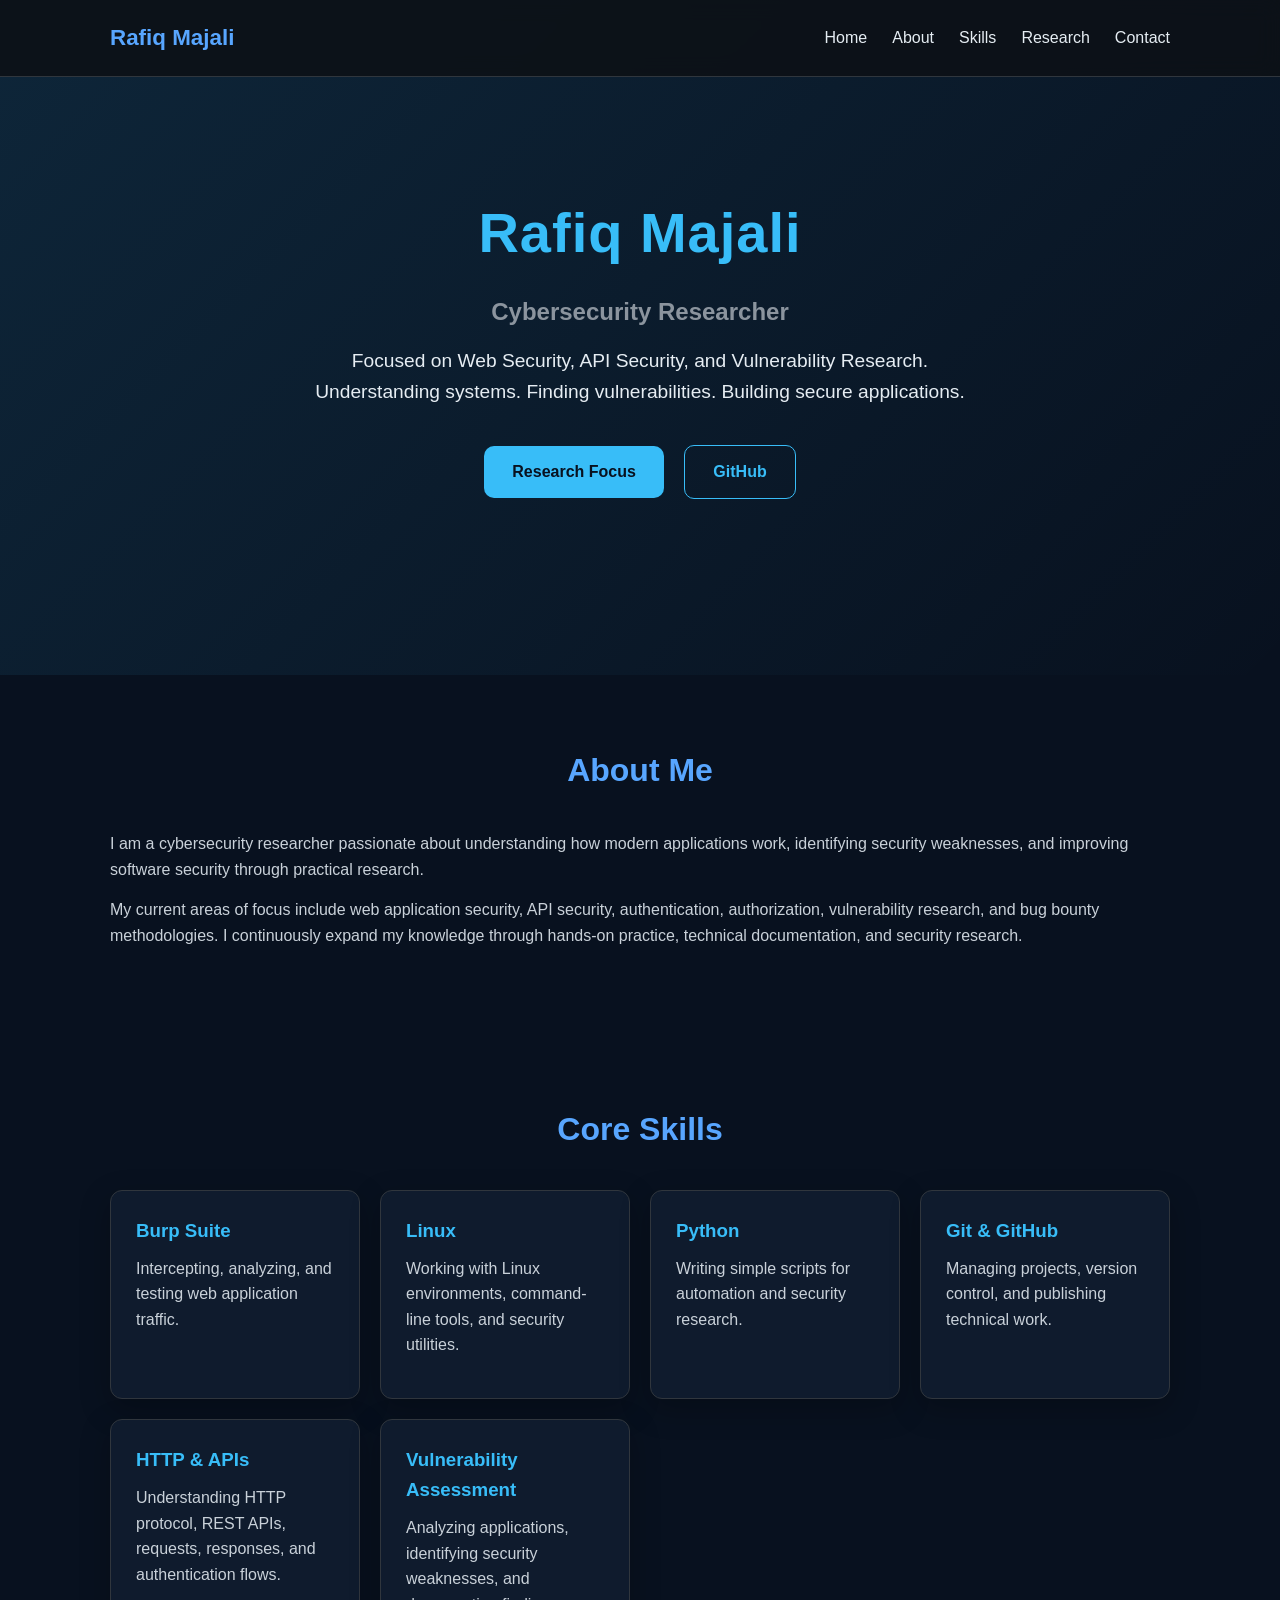
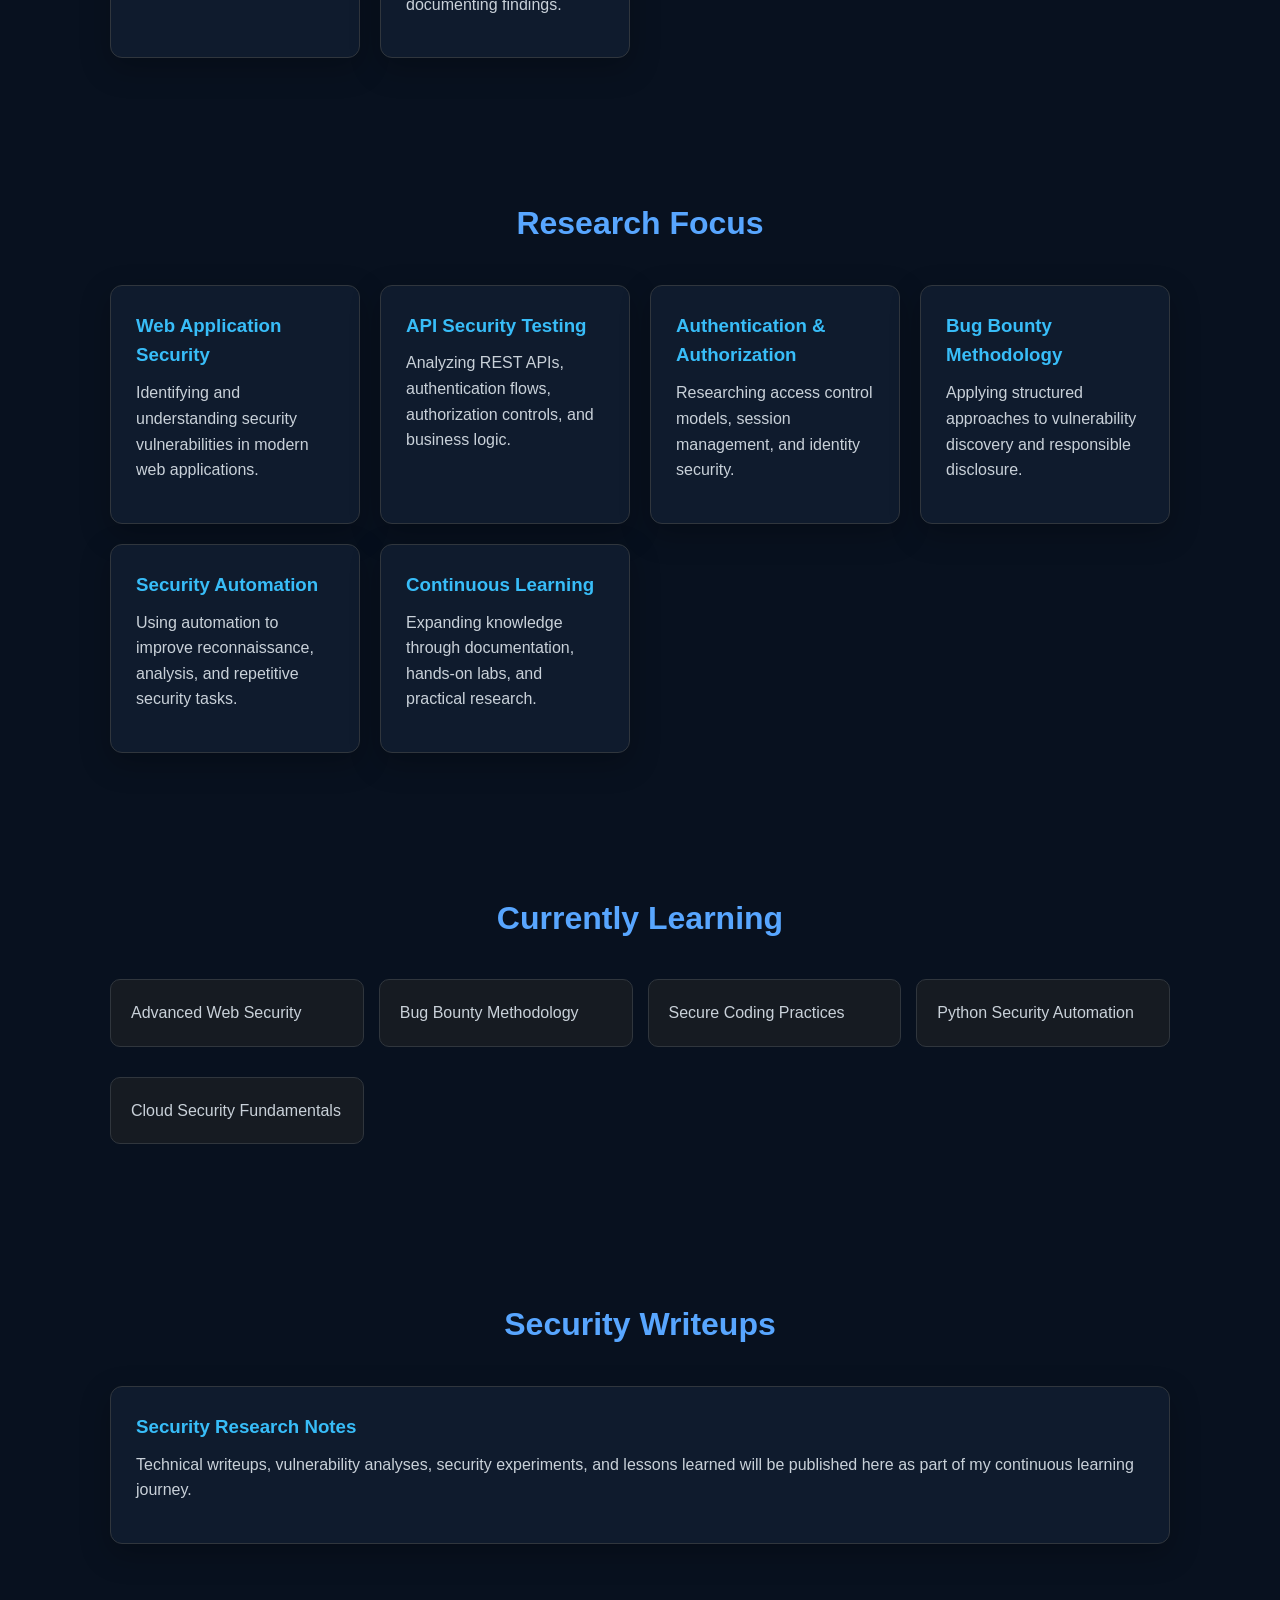
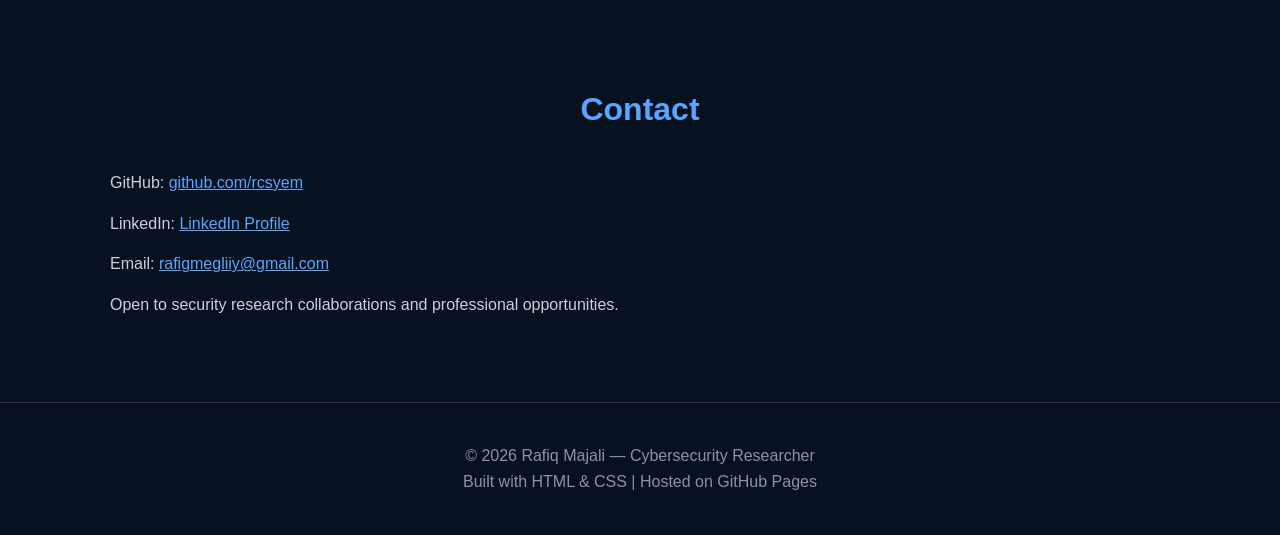
==== index.html @ dc2807b3 "Add website favicon and branding" ====
<!DOCTYPE html>
<html lang="en">

<head>

<meta charset="UTF-8">

<meta name="viewport" content="width=device-width, initial-scale=1.0">

<title>Rafiq Majali | Cybersecurity Researcher</title>

<meta name="description" content="Rafiq Majali - Cybersecurity Researcher specializing in Web Security, API Security, Bug Bounty and Vulnerability Research.">

<link rel="stylesheet" href="css/style.css">

<link rel="icon" type="image/png" href="images/favicon.png">

</head>


<body>


<header class="header">

<nav class="navbar">

<div class="logo">
Rafiq Majali
</div>


<ul class="nav-links">

<li><a href="#home">Home</a></li>

<li><a href="#about">About</a></li>

<li><a href="#skills">Skills</a></li>

<li><a href="#research">Research</a></li>

<li><a href="#contact">Contact</a></li>

</ul>


</nav>

</header>



<main>



<section id="home" class="hero">


<div class="hero-content">


<h1>
Rafiq Majali
</h1>


<h2>
Cybersecurity Researcher
</h2>


<p>
Focused on Web Security, API Security, and Vulnerability Research.
</p>

<p class="hero-text">
Understanding systems. Finding vulnerabilities. Building secure applications.
</p>

<div class="hero-buttons">


<a href="#research" class="btn">
Research Focus
</a>


<a href="https://github.com/rcsyem" class="btn secondary">
GitHub
</a>


</div>


</div>


</section>
<section id="about" class="section">

<h2>About Me</h2>

<p>
I am a cybersecurity researcher passionate about understanding how modern
applications work, identifying security weaknesses, and improving software
security through practical research.
</p>

<p>
My current areas of focus include web application security, API security,
 authentication, authorization, vulnerability research, and bug bounty
methodologies. I continuously expand my knowledge through hands-on practice,
technical documentation, and security research.
</p>

</section>


<section id="skills" class="section">

<h2>Core Skills</h2>

<div class="cards">

<div class="card">
<h3>Burp Suite</h3>
<p>Intercepting, analyzing, and testing web application traffic.</p>
</div>

<div class="card">
<h3>Linux</h3>
<p>Working with Linux environments, command-line tools, and security utilities.</p>
</div>

<div class="card">
<h3>Python</h3>
<p>Writing simple scripts for automation and security research.</p>
</div>

<div class="card">
<h3>Git & GitHub</h3>
<p>Managing projects, version control, and publishing technical work.</p>
</div>

<div class="card">
<h3>HTTP & APIs</h3>
<p>Understanding HTTP protocol, REST APIs, requests, responses, and authentication flows.</p>
</div>

<div class="card">
<h3>Vulnerability Assessment</h3>
<p>Analyzing applications, identifying security weaknesses, and documenting findings.</p>
</div>

</div>

</section>



<section id="research" class="section">

<h2>Research Focus</h2>

<div class="cards">

<div class="card">
<h3>Web Application Security</h3>
<p>Identifying and understanding security vulnerabilities in modern web applications.</p>
</div>

<div class="card">
<h3>API Security Testing</h3>
<p>Analyzing REST APIs, authentication flows, authorization controls, and business logic.</p>
</div>

<div class="card">
<h3>Authentication & Authorization</h3>
<p>Researching access control models, session management, and identity security.</p>
</div>

<div class="card">
<h3>Bug Bounty Methodology</h3>
<p>Applying structured approaches to vulnerability discovery and responsible disclosure.</p>
</div>

<div class="card">
<h3>Security Automation</h3>
<p>Using automation to improve reconnaissance, analysis, and repetitive security tasks.</p>
</div>

<div class="card">
<h3>Continuous Learning</h3>
<p>Expanding knowledge through documentation, hands-on labs, and practical research.</p>
</div>

</div>

</section>



<section class="section">


<h2>Currently Learning</h2>


<div class="learning">


<p>
Advanced Web Security
</p>


<p>
Bug Bounty Methodology
</p>


<p>
Secure Coding Practices
</p>


<p>
Python Security Automation
</p>


<p>
Cloud Security Fundamentals
</p>


</div>


</section>


<section class="section">

<h2>Security Writeups</h2>

<div class="card">

<h3>Security Research Notes</h3>

<p>
Technical writeups, vulnerability analyses, security experiments, and lessons learned will be published here as part of my continuous learning journey.
</p>

</div>

</section>


<section id="contact" class="section">

<h2>Contact</h2>

<p>
GitHub:
<a href="https://github.com/rcsyem" target="_blank">
github.com/rcsyem
</a>
</p>

<p>
LinkedIn:
<a href="https://www.linkedin.com/in/رفيق-مجلي/" target="_blank">
LinkedIn Profile
</a>
</p>

<p>
Email:
<a href="mailto:rafigmegliiy@gmail.com">
rafigmegliiy@gmail.com
</a>
</p>

<p>
Open to security research collaborations and professional opportunities.
</p>

</section>



</main>




<footer class="footer">

<p>
© 2026 Rafiq Majali — Cybersecurity Researcher
</p>

<p>
Built with HTML & CSS | Hosted on GitHub Pages
</p>

</footer>



</body>

</html>
---- css/style.css ----
/* 
   Rafiq Majali Portfolio
   Cybersecurity Researcher Theme
*/


* {
    margin: 0;
    padding: 0;
    box-sizing: border-box;
}


html {
    scroll-behavior: smooth;
}


body {

    font-family: Arial, Helvetica, sans-serif;

    background: #08111f;

    color: #e6edf3;

    line-height: 1.6;

}



/* Navigation */


.header {

    position: fixed;

    top: 0;

    width: 100%;

    background: rgba(13,17,23,0.9);

    backdrop-filter: blur(10px);

    border-bottom: 1px solid #30363d;

    z-index: 1000;

}



.navbar {

    max-width: 1100px;

    margin: auto;

    padding: 20px;

    display: flex;

    justify-content: space-between;

    align-items: center;

}



.logo {

    font-size: 1.4rem;

    font-weight: bold;

    color: #58a6ff;

}



.nav-links {

    display: flex;

    list-style: none;

    gap: 25px;

}



.nav-links a {

    color: #e6edf3;

    text-decoration: none;

    transition: 0.3s;

}



.nav-links a:hover {

    color: #58a6ff;

}




/* Hero Section */


.hero {

    min-height: 75vh;

    display: flex;

    justify-content: center;

    align-items: center;

    text-align: center;

    padding: 80px 20px 60px;


background:
linear-gradient(
135deg,
rgba(56,189,248,0.12),
transparent
);
}




.hero h1 {

    font-size: 3.5rem;

    color: #38bdf8;

    letter-spacing: 1px;

}



.hero h2 {

    margin: 15px 0;

    color: #8b949e;

}



.hero p {

    font-size: 1.2rem;

    max-width: 700px;

}



.hero-buttons {

    margin-top: 30px;

}



.btn {

    display: inline-block;

    padding: 13px 28px;

    margin: 8px;

    background: #38bdf8;

    color: #08111f;

    text-decoration: none;

    border-radius: 10px;

    font-weight: bold;

    transition: 0.3s;

}


.btn:hover {

    transform: translateY(-4px);

    box-shadow: 0 10px 25px rgba(56,189,248,0.25);

}



.btn.secondary {

    background: transparent;

    color: #38bdf8;

    border: 1px solid #38bdf8;

}

/* Sections */


.section {

    max-width: 1100px;

    margin: auto;

    padding: 70px 20px;

}



.section h2 {

    text-align: center;

    color: #58a6ff;

    font-size: 2rem;

    margin-bottom: 35px;

}



.section p {

    color: #c9d1d9;

    margin-bottom: 15px;

}




/* Cards */


.cards {

    display: grid;

    grid-template-columns: repeat(auto-fit, minmax(250px, 1fr));

    gap: 20px;

}



.card {

    background: #0f1b2d;

    padding: 25px;

    border-radius: 12px;

    border: 1px solid #30363d;

    transition: 0.3s;

box-shadow: 0 10px 30px rgba(0,0,0,0.25);

}



.card:hover {

    transform: translateY(-8px);

    border-color: #38bdf8;

    box-shadow: 0 15px 35px rgba(56,189,248,0.15);

}



.card h3 {

    color: #38bdf8;

    margin-bottom: 10px;

}




/* Project */


.project-card {

    background: #161b22;

    padding: 30px;

    border-radius: 12px;

    border: 1px solid #30363d;

}



.project-card h3 {

    color: #58a6ff;

    margin-bottom: 15px;

}



.tech {

    color: #8b949e;

    margin-top: 20px;

}




/* Lists */


.research-list {

    max-width: 600px;

    margin: auto;

    list-style: none;

}



.research-list li {

    background: #161b22;

    margin: 12px 0;

    padding: 15px;

    border-radius: 8px;

    border: 1px solid #30363d;

}




.learning {

    display: grid;

    grid-template-columns: repeat(auto-fit, minmax(220px,1fr));

    gap: 15px;

}



.learning p {

    background: #161b22;

    padding: 20px;

    border-radius: 10px;

    border: 1px solid #30363d;

}




/* Contact */


#contact a {

    color: #58a6ff;

}




/* Footer */


.footer {

    text-align: center;

    padding: 40px 20px;

    border-top: 1px solid #30363d;

    color: #8b949e;

}




/* Mobile Design */


@media (max-width: 768px) {


    .navbar {

        flex-direction: column;

        gap: 15px;

    }


    .nav-links {

        gap: 12px;

        flex-wrap: wrap;

        justify-content: center;

    }


    .hero h1 {

        font-size: 2.5rem;

    }


    .hero p {

        font-size: 1rem;

    }


}
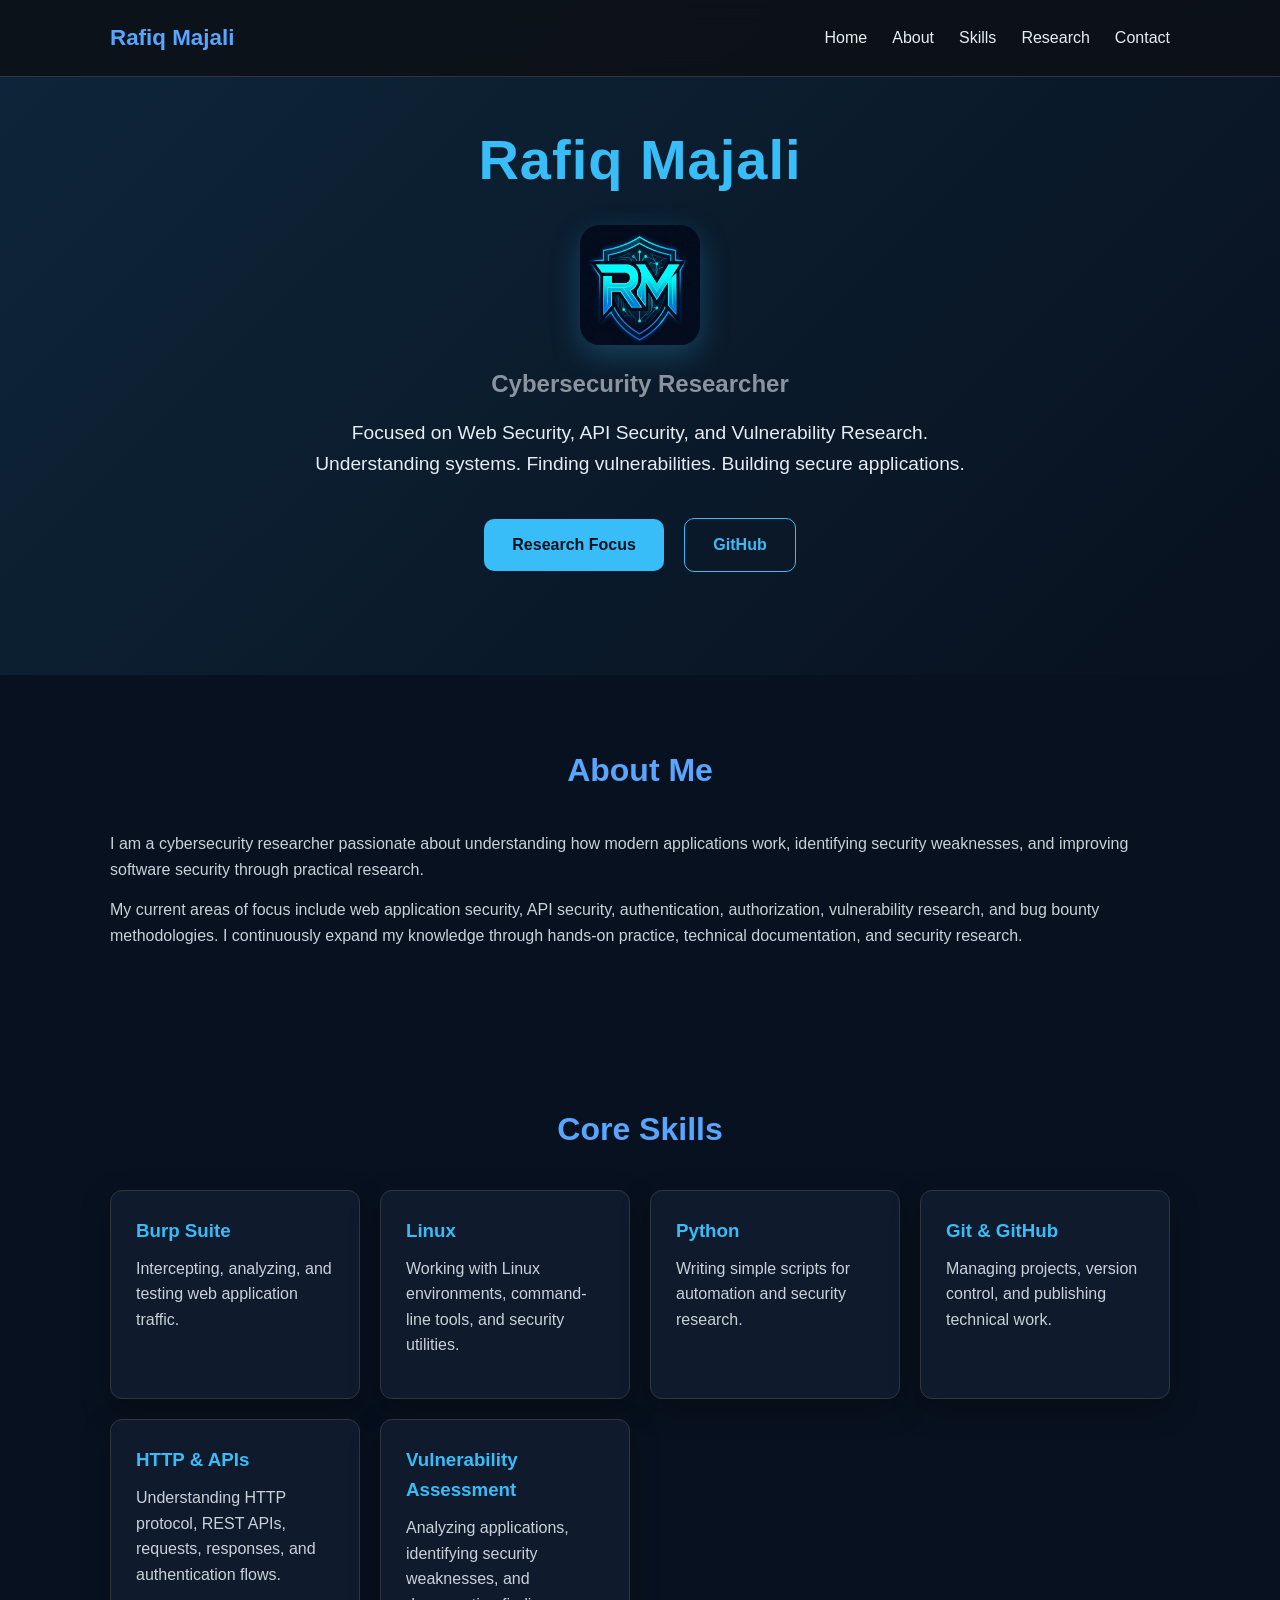
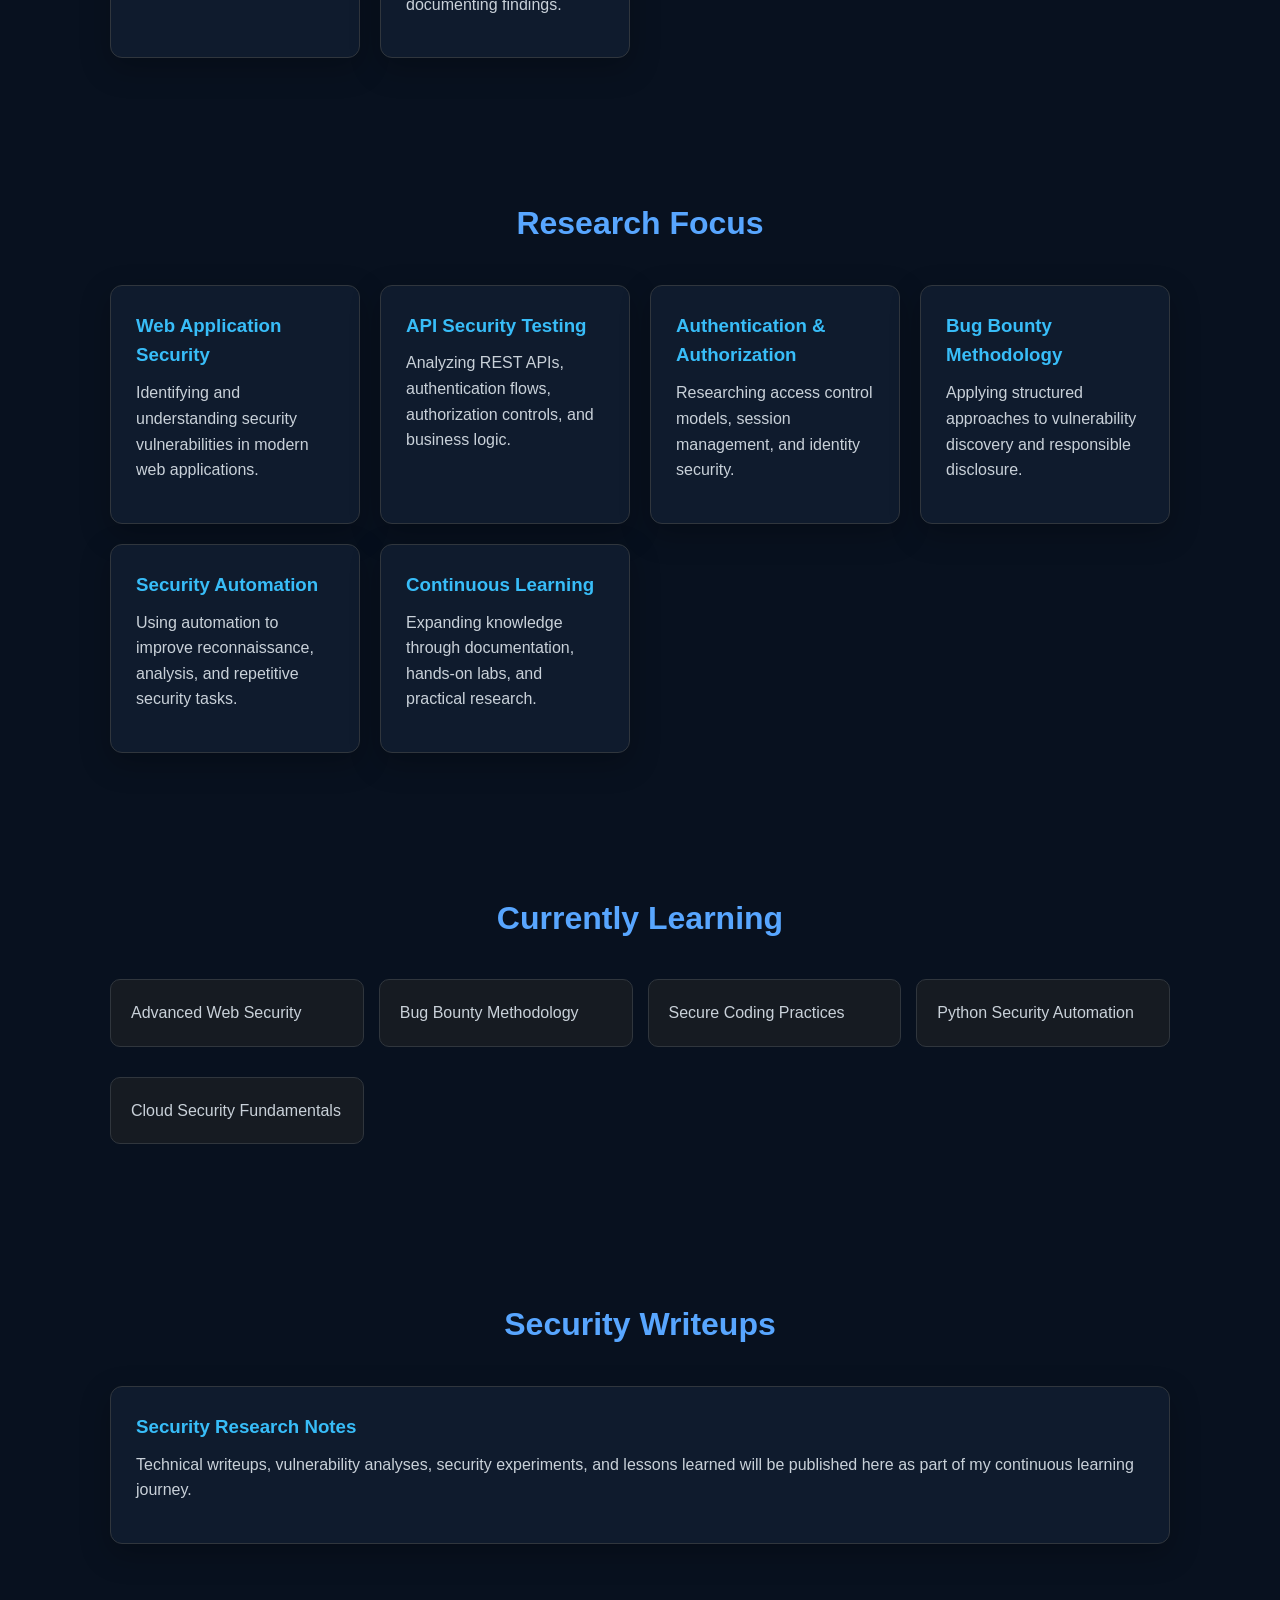
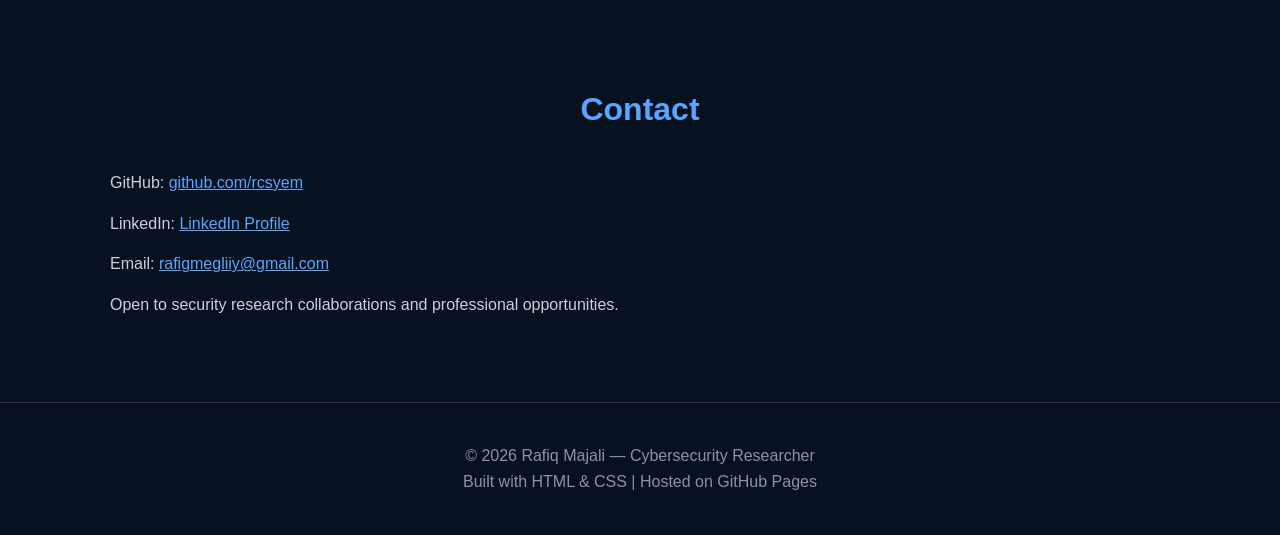
==== commit 972e0b2a: "Add RM Cybersecurity logo to hero section" ====
--- a/index.html
+++ b/index.html
@@ -11,9 +11,28 @@
 
 <meta name="description" content="Rafiq Majali - Cybersecurity Researcher specializing in Web Security, API Security, Bug Bounty and Vulnerability Research.">
 
+<meta property="og:title" content="Rafiq Majali | Cybersecurity Researcher">
+
+<meta property="og:description" content="Cybersecurity researcher focused on Web Security, API Security, Bug Bounty, and Vulnerability Research.">
+
+<meta property="og:image" content="https://rcsyem.github.io/images/favicon.png">
+
+<meta property="og:url" content="https://rcsyem.github.io/">
+
+<meta property="og:type" content="website">
+
+<meta name="twitter:card" content="summary_large_image">
+
+<meta name="twitter:title" content="Rafiq Majali | Cybersecurity Researcher">
+
+<meta name="twitter:description" content="Cybersecurity researcher focused on Web Security, API Security, Bug Bounty, and Vulnerability Research.">
+
+<meta name="twitter:image" content="https://rcsyem.github.io/images/favicon.png">
+
 <link rel="stylesheet" href="css/style.css">
 
-<link rel="icon" type="image/png" href="images/favicon.png">
+<link rel="icon" type="image/png" sizes="512x512" href="/images/favicon.png?v=2">
+<link rel="shortcut icon" href="/images/favicon.png?v=2">
 
 </head>
 
@@ -64,6 +83,7 @@
 <h1>
 Rafiq Majali
 </h1>
+<img src="images/favicon.png" alt="RM Cybersecurity Logo" class="profile-logo">
 
 
 <h2>
@@ -85,7 +105,6 @@
 <a href="#research" class="btn">
 Research Focus
 </a>
-
 
 <a href="https://github.com/rcsyem" class="btn secondary">
 GitHub
--- a/css/style.css
+++ b/css/style.css
@@ -492,3 +492,12 @@
 
 
 }
+
+.profile-logo {
+    width: 120px;
+    height: 120px;
+    border-radius: 20px;
+    margin: 20px auto;
+    display: block;
+    box-shadow: 0 10px 30px rgba(56,189,248,0.25);
+}
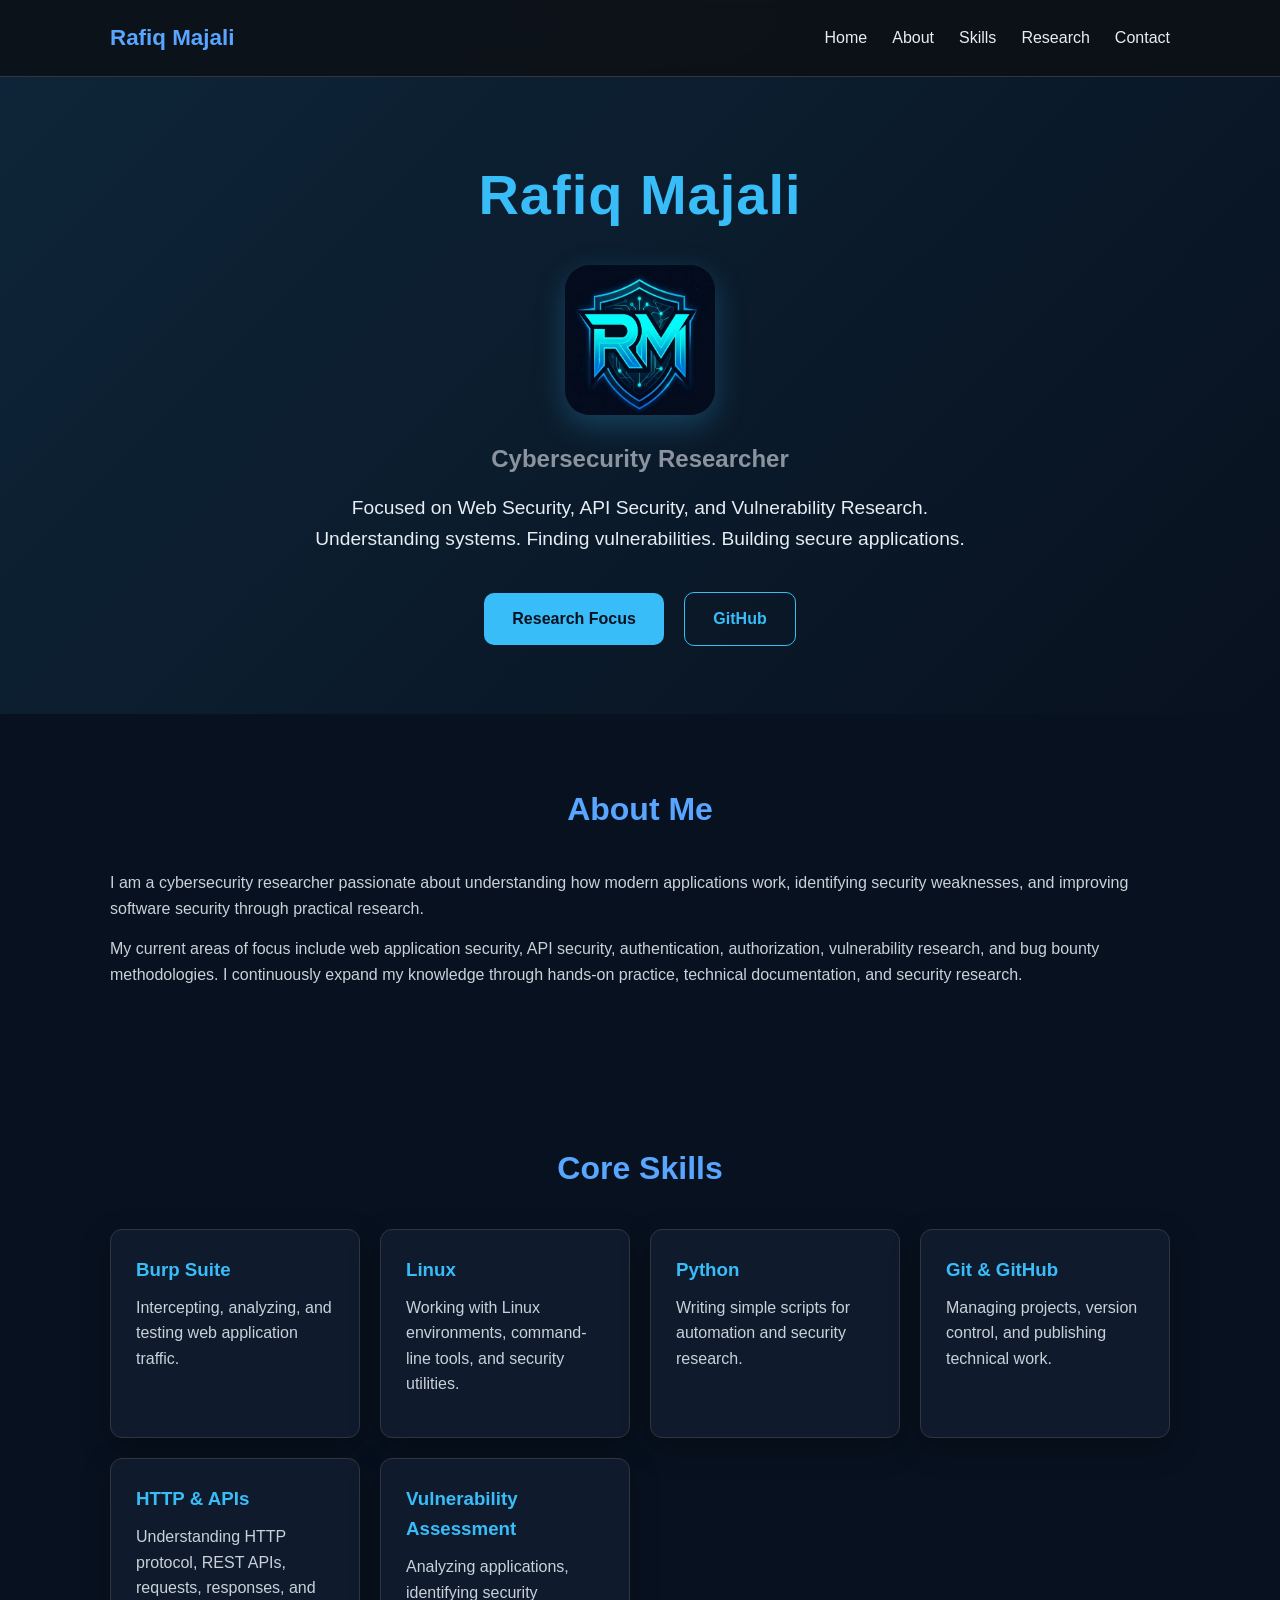
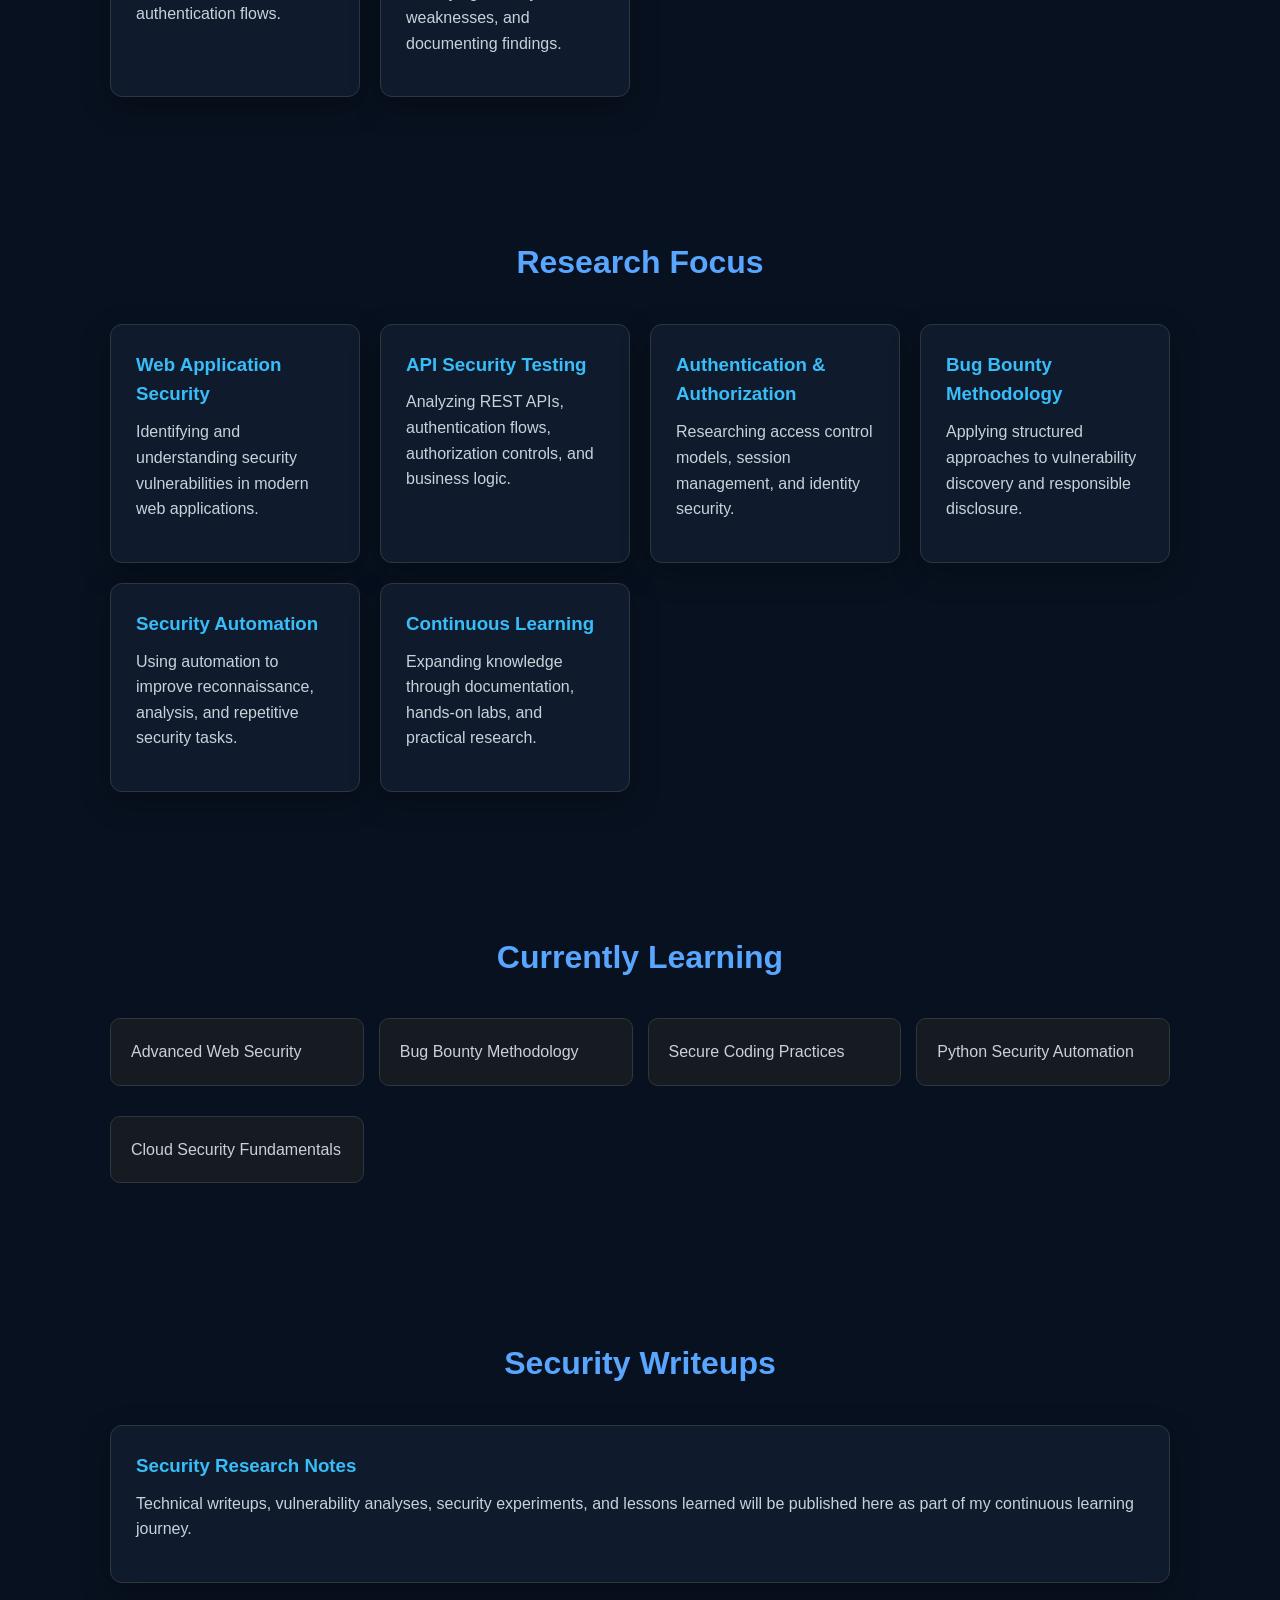
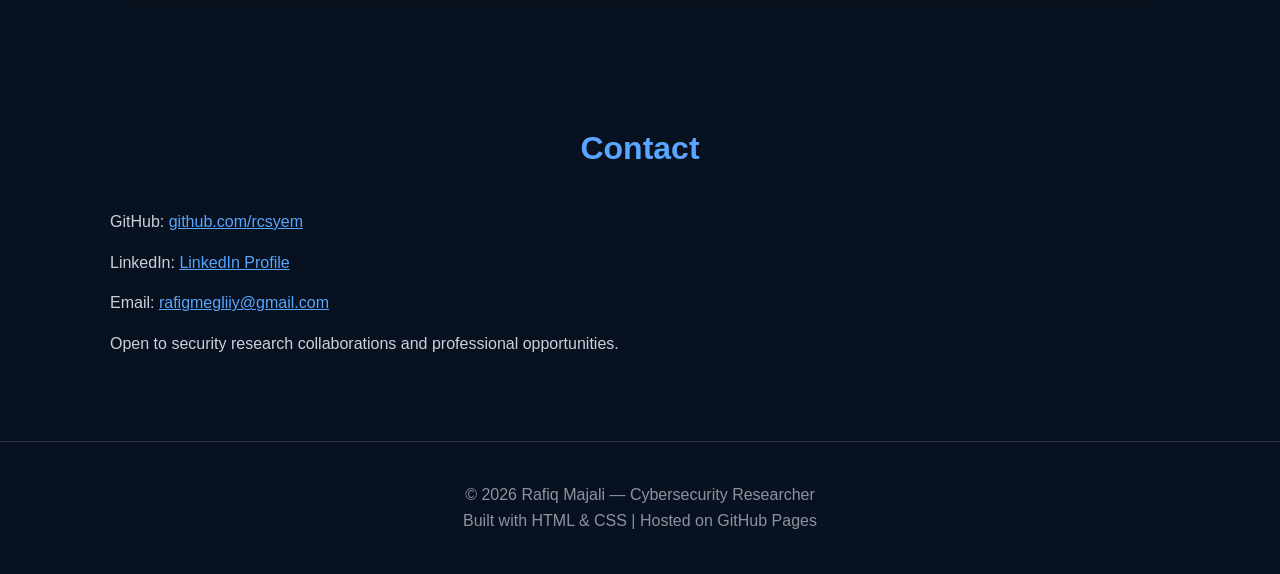
==== commit d8c5b359: "Add Google Search Console verification" ====
--- a/index.html
+++ b/index.html
@@ -10,6 +10,8 @@
 <title>Rafiq Majali | Cybersecurity Researcher</title>
 
 <meta name="description" content="Rafiq Majali - Cybersecurity Researcher specializing in Web Security, API Security, Bug Bounty and Vulnerability Research.">
+
+<meta name="google-site-verification" content="4hOEvnUfyLaXPz186-ia7sIDZPcyyMNmUX93Q4pIKIE" />
 
 <meta property="og:title" content="Rafiq Majali | Cybersecurity Researcher">
 
--- a/css/style.css
+++ b/css/style.css
@@ -123,6 +123,7 @@
 
     min-height: 75vh;
 
+
     display: flex;
 
     justify-content: center;
@@ -131,7 +132,7 @@
 
     text-align: center;
 
-    padding: 80px 20px 60px;
+    padding: 150px 20px 60px;
 
 
 background:
@@ -490,14 +491,23 @@
 
     }
 
-
-}
+}
+
 
 .profile-logo {
-    width: 120px;
-    height: 120px;
-    border-radius: 20px;
-    margin: 20px auto;
+    width: 150px;
+    height: 150px;
+    border-radius: 25px;
+    margin: 25px auto;
     display: block;
     box-shadow: 0 10px 30px rgba(56,189,248,0.25);
 }
+
+@media (max-width: 768px) {
+
+    .profile-logo {
+        width: 100px;
+        height: 100px;
+    }
+
+}
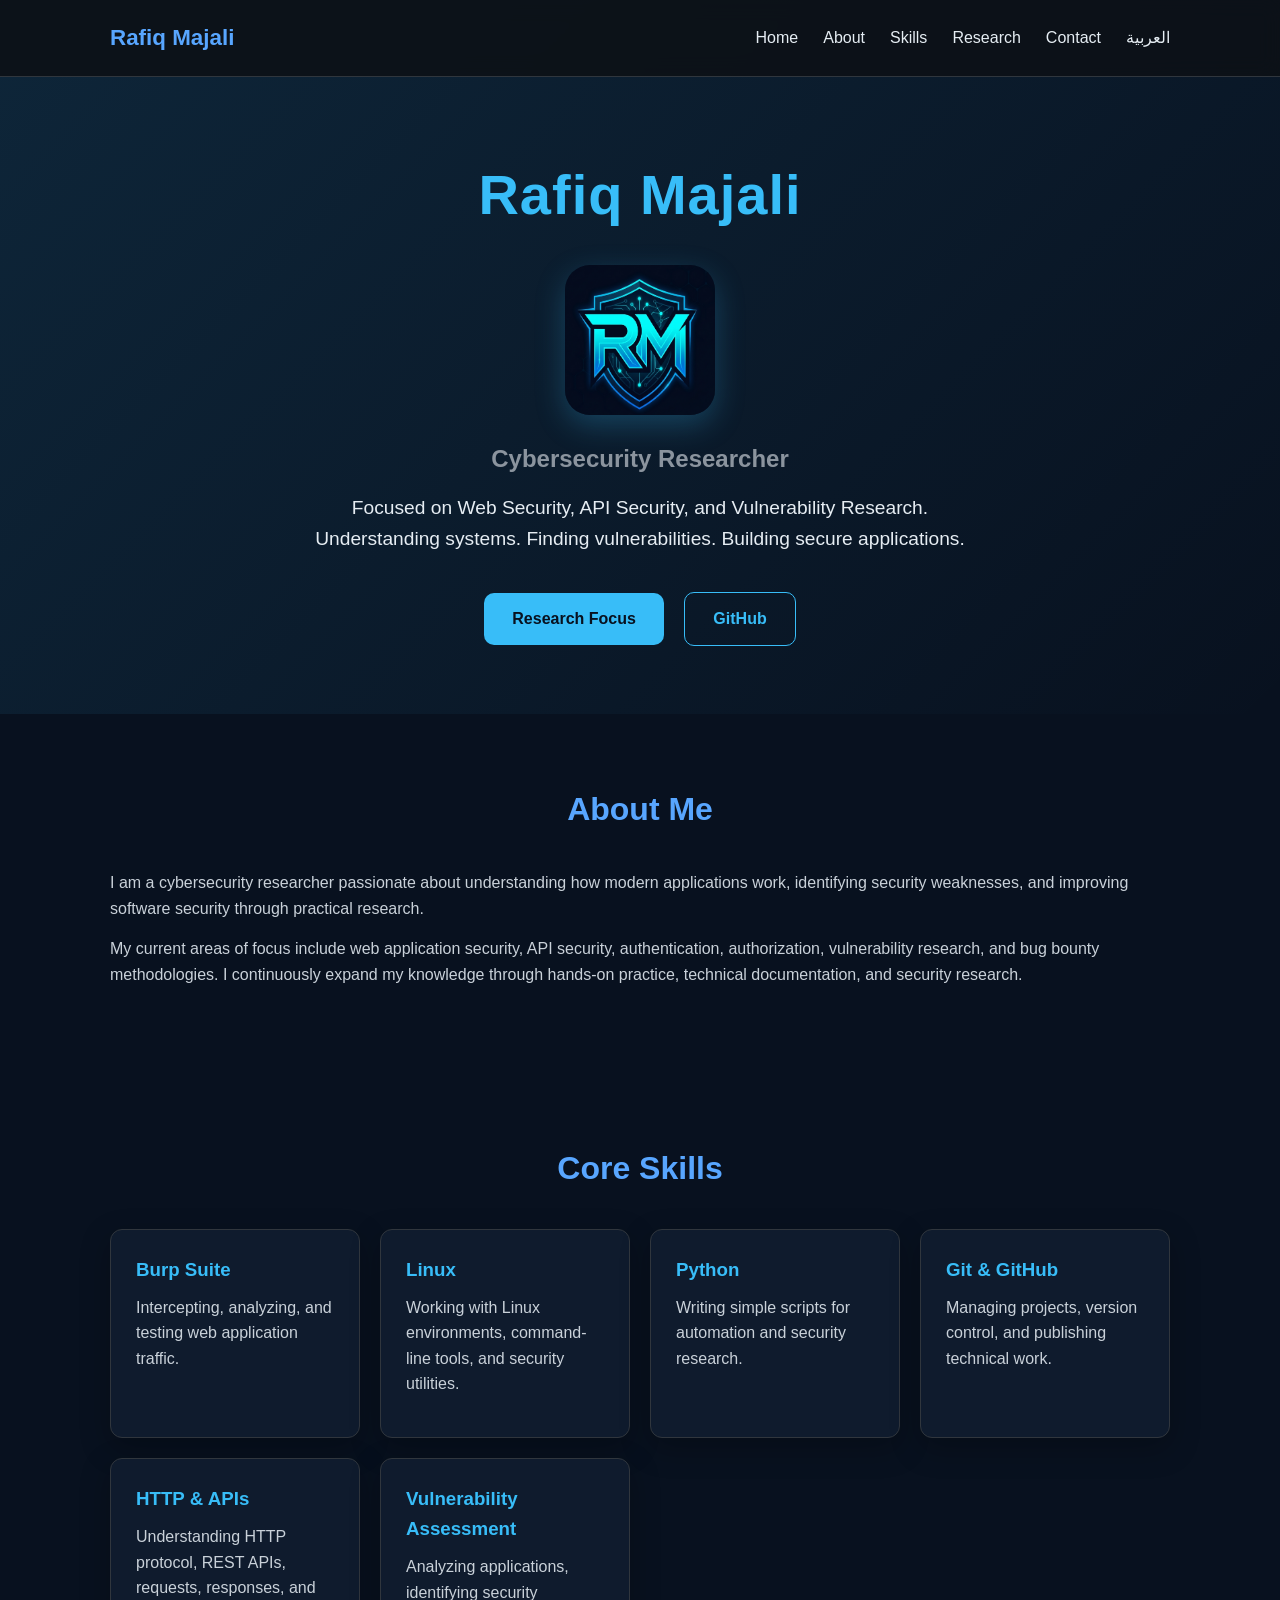
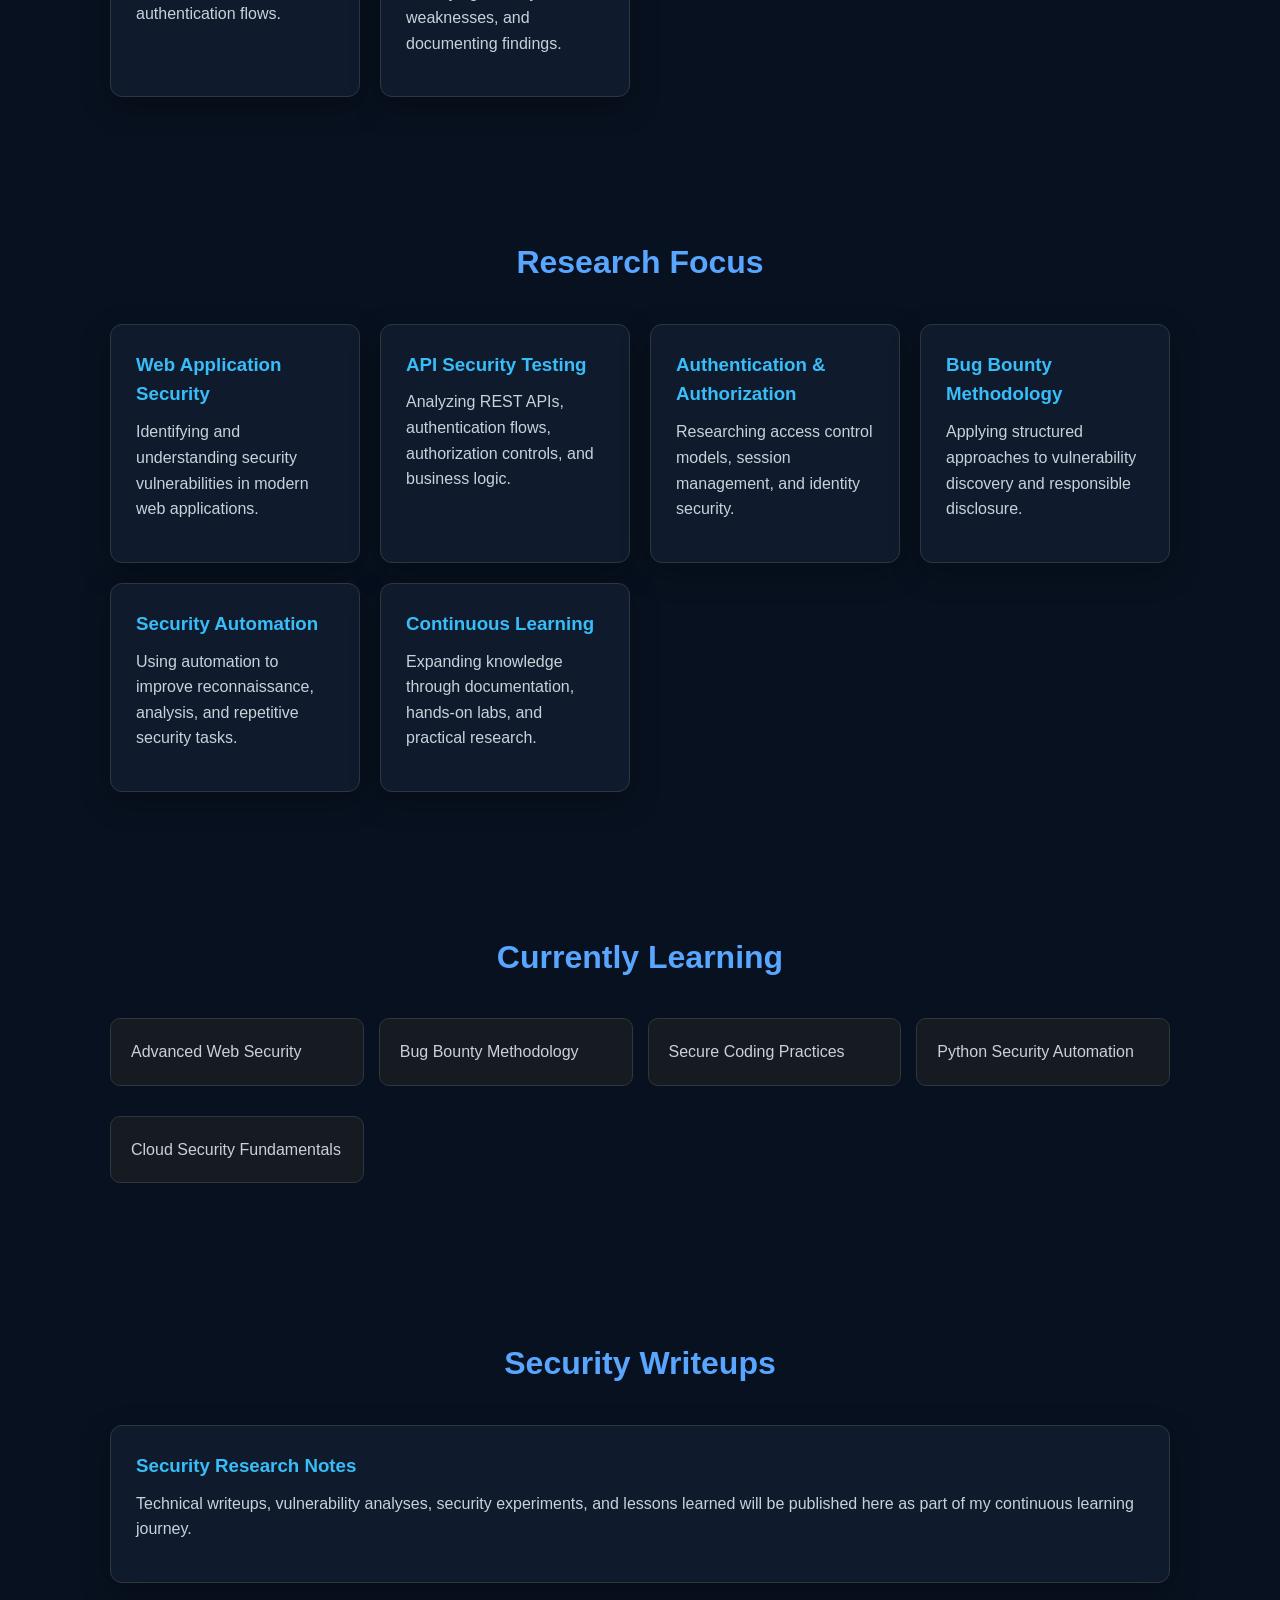
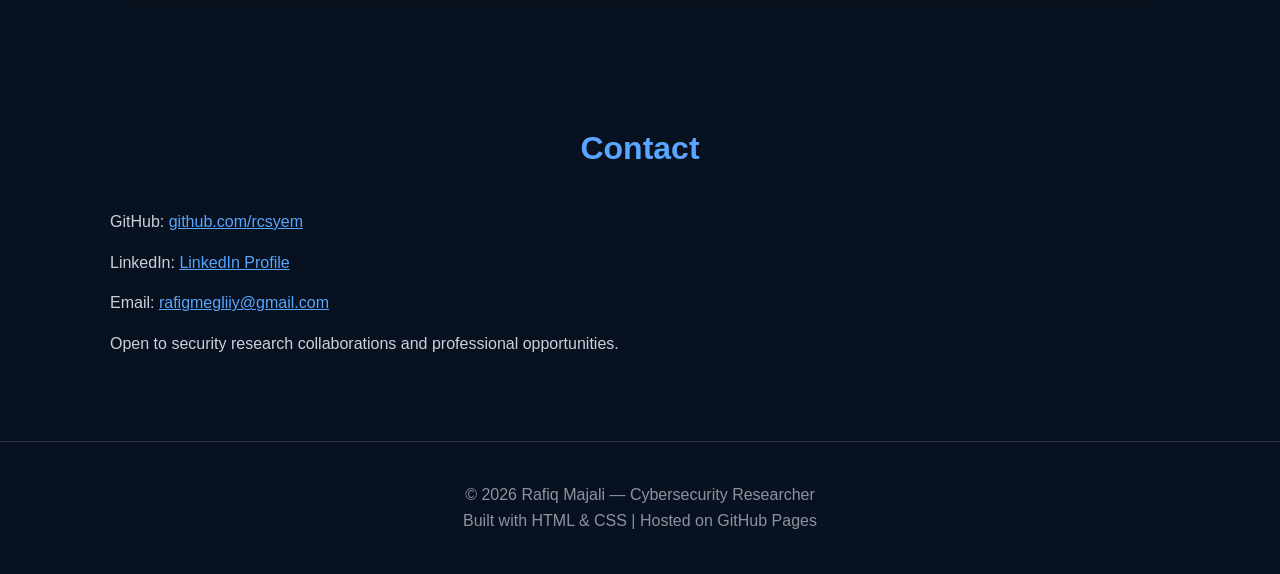
==== commit b2e2e192: "Add Arabic version of portfolio" ====
--- a/index.html
+++ b/index.html
@@ -62,6 +62,8 @@
 <li><a href="#research">Research</a></li>
 
 <li><a href="#contact">Contact</a></li>
+
+<li><a href="ar/index.html">العربية</a></li>
 
 </ul>
 
